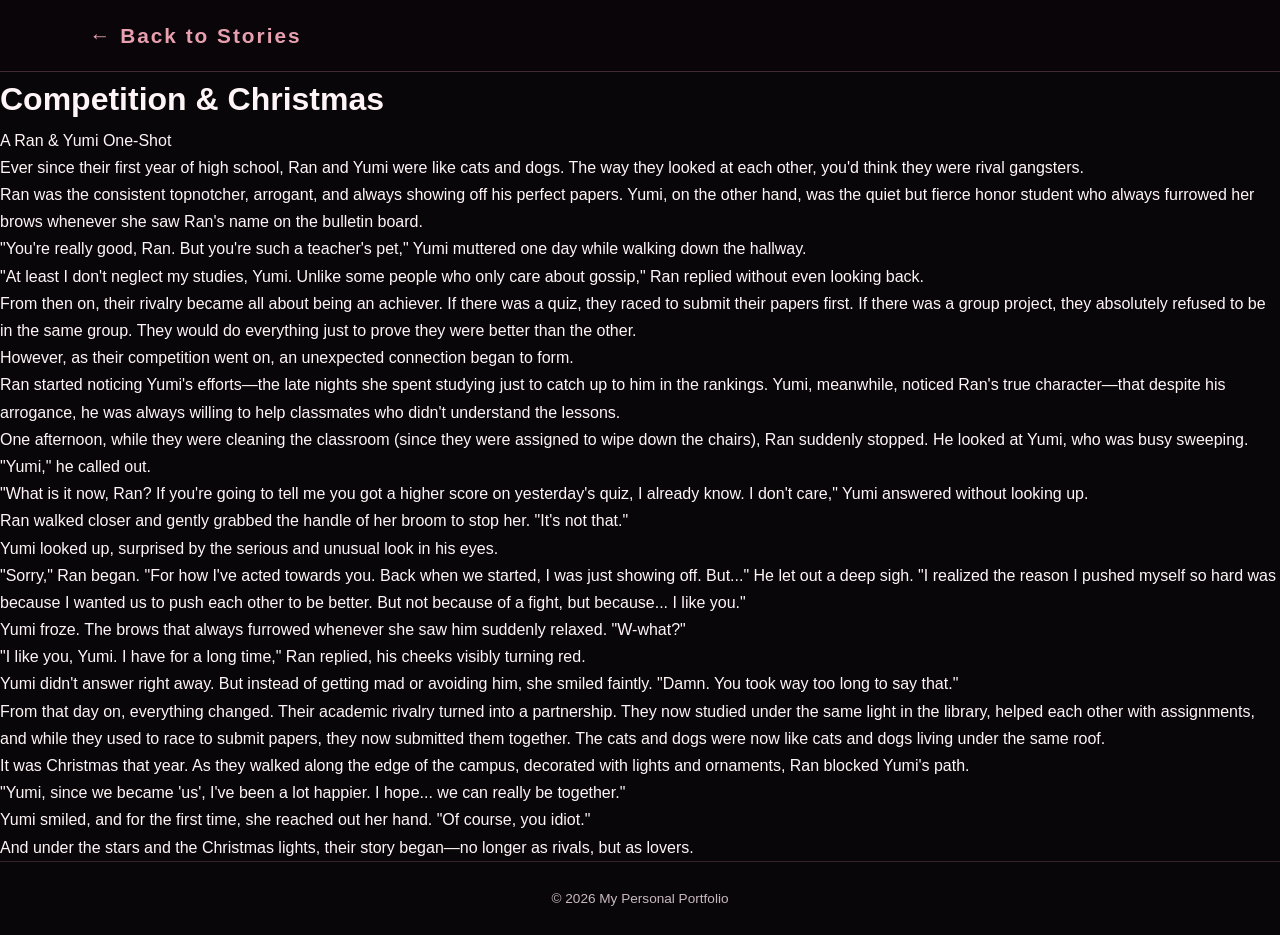
==== competition-and-christmas.html @ 620a9591 "Add files via upload" ====
<!DOCTYPE html>
<html lang="en">
<head>
    <meta charset="UTF-8">
    <meta name="viewport" content="width=device-width, initial-scale=1.0">
    <title>Competition & Christmas</title>
    <link rel="preconnect" href="https://fonts.googleapis.com">
    <link href="https://fonts.googleapis.com/css2?family=Playfair+Display:wght@400;500;600;700&display=swap" rel="stylesheet">
    <link rel="stylesheet" href="style.css">
</head>
<body>

    <header>
        <nav class="navbar">
            <a href="mystory.html" class="logo">← Back to Stories</a>
        </nav>
    </header>

    <main class="reader-container">
        
        <div class="reader-header">
            <h1>Competition & Christmas</h1>
            <p>A Ran & Yumi One-Shot</p>
        </div>

        <div class="reader-content">
            <p>Ever since their first year of high school, Ran and Yumi were like cats and dogs. The way they looked at each other, you'd think they were rival gangsters.</p>

            <p>Ran was the consistent topnotcher, arrogant, and always showing off his perfect papers. Yumi, on the other hand, was the quiet but fierce honor student who always furrowed her brows whenever she saw Ran's name on the bulletin board.</p>

            <p>"You're really good, Ran. But you're such a teacher's pet," Yumi muttered one day while walking down the hallway.</p>

            <p>"At least I don't neglect my studies, Yumi. Unlike some people who only care about gossip," Ran replied without even looking back.</p>

            <p>From then on, their rivalry became all about being an achiever. If there was a quiz, they raced to submit their papers first. If there was a group project, they absolutely refused to be in the same group. They would do everything just to prove they were better than the other.</p>

            <p>However, as their competition went on, an unexpected connection began to form.</p>

            <p>Ran started noticing Yumi's efforts—the late nights she spent studying just to catch up to him in the rankings. Yumi, meanwhile, noticed Ran's true character—that despite his arrogance, he was always willing to help classmates who didn't understand the lessons.</p>

            <p>One afternoon, while they were cleaning the classroom (since they were assigned to wipe down the chairs), Ran suddenly stopped. He looked at Yumi, who was busy sweeping.</p>

            <p>"Yumi," he called out.</p>

            <p>"What is it now, Ran? If you're going to tell me you got a higher score on yesterday's quiz, I already know. I don't care," Yumi answered without looking up.</p>

            <p>Ran walked closer and gently grabbed the handle of her broom to stop her. "It's not that."</p>

            <p>Yumi looked up, surprised by the serious and unusual look in his eyes.</p>

            <p>"Sorry," Ran began. "For how I've acted towards you. Back when we started, I was just showing off. But..." He let out a deep sigh. "I realized the reason I pushed myself so hard was because I wanted us to push each other to be better. But not because of a fight, but because... I like you."</p>

            <p>Yumi froze. The brows that always furrowed whenever she saw him suddenly relaxed. "W-what?"</p>

            <p>"I like you, Yumi. I have for a long time," Ran replied, his cheeks visibly turning red.</p>

            <p>Yumi didn't answer right away. But instead of getting mad or avoiding him, she smiled faintly. "Damn. You took way too long to say that."</p>

            <p>From that day on, everything changed. Their academic rivalry turned into a partnership. They now studied under the same light in the library, helped each other with assignments, and while they used to race to submit papers, they now submitted them together. The cats and dogs were now like cats and dogs living under the same roof.</p>

            <p>It was Christmas that year. As they walked along the edge of the campus, decorated with lights and ornaments, Ran blocked Yumi's path.</p>

            <p>"Yumi, since we became 'us', I've been a lot happier. I hope... we can really be together."</p>

            <p>Yumi smiled, and for the first time, she reached out her hand. "Of course, you idiot."</p>

            <p>And under the stars and the Christmas lights, their story began—no longer as rivals, but as lovers.</p>
        </div>

    </main>

    <footer>
        <p>© 2026 My Personal Portfolio</p>
    </footer>

</body>
</html>
---- style.css ----
* {
    margin: 0;
    padding: 0;
    box-sizing: border-box;
}

:root {
    --black: #090609;
    --dark-red: #650b20;
    --red: #a41635;
    --pink: #e8a0b0;
    --white: #fff5f7;
    --muted: #c9b9bf;
    --glass: rgba(15, 7, 12, 0.82);
}

html { scroll-behavior: smooth; }

body {
    min-height: 100vh;
    font-family: Arial, Helvetica, sans-serif;
    color: var(--white);
    background-color: var(--black);
    line-height: 1.7;
}

body.light-mode {
    background-color: #f4f4f9 !important;
    color: #1a1a1a !important;
}

.navbar {
    width: 100%;
    padding: 18px 7%;
    display: flex;
    align-items: center;
    background: rgba(9, 6, 9, 0.92);
    border-bottom: 1px solid rgba(232, 160, 176, 0.25);
}

body.light-mode .navbar {
    background: rgba(255, 255, 255, 0.95) !important;
    border-bottom: 1px solid rgba(164, 22, 53, 0.2) !important;
}

.logo {
    color: var(--pink);
    font-size: 1.3rem;
    font-weight: bold;
    letter-spacing: 2px;
    text-decoration: none;
}

body.light-mode .logo { color: #a41635 !important; }

.page-content {
    width: min(1100px, 90%);
    margin: 0 auto;
    padding: 55px 0 70px;
}

.projects-header {
    margin-bottom: 32px;
    padding-left: 20px;
    border-left: 4px solid #a41635;
}

.projects-header .welcome-text {
    color: #c94b68;
    font-size: 0.85rem;
    letter-spacing: 3px;
    margin-bottom: 8px;
}

.projects-header h1 {
    font-family: 'Playfair Display', serif;
    color: #fff5f7;
    font-size: clamp(2.3rem, 5vw, 3.4rem);
    margin: 0 0 12px;
}

body.light-mode .projects-header h1 { color: #1a1a1a !important; }
.projects-header h1 span { color: #a41635; }

.section-description {
    max-width: 720px;
    color: #d0c3c8;
    line-height: 1.9;
}

body.light-mode .section-description { color: #555 !important; }

.story-grid-layout {
    display: grid;
    grid-template-columns: repeat(2, minmax(0, 1fr));
    gap: 25px;
    margin-top: 30px;
}

.story-card {
    background: rgba(12, 7, 10, 0.88);
    border: 1px solid rgba(164, 22, 53, 0.4);
    border-radius: 14px;
    padding: 25px;
    display: flex;
    flex-direction: column;
    justify-content: space-between;
    transition: transform 0.3s ease, border-color 0.3s ease;
    box-shadow: 0 8px 25px rgba(0, 0, 0, 0.18);
}

body.light-mode .story-card {
    background: #ffffff !important;
    border-color: rgba(164, 22, 53, 0.3) !important;
}

.story-card:hover {
    transform: translateY(-5px);
    border-color: #c41e3a;
}

.story-card-img {
    width: 100px;
    height: 140px;
    object-fit: cover;
    border-radius: 8px;
    border: 1px solid #2a1a22;
    margin-bottom: 15px;
}

.story-card-info h2 {
    font-family: 'Playfair Display', serif;
    color: #fff5f7;
    font-size: 1.25rem;
    margin-bottom: 8px;
}

body.light-mode .story-card-info h2 { color: #1a1a1a !important; }

.story-card-desc {
    color: #9a9ab0;
    font-size: 0.9rem;
    line-height: 1.6;
    margin-bottom: 20px;
    flex-grow: 1;
}

body.light-mode .story-card-desc { color: #333 !important; }

.read-more-btn {
    display: inline-block;
    padding: 8px 18px;
    background-color: transparent;
    border: 1px solid #5a1b2f;
    border-radius: 6px;
    color: #e8a0b0;
    text-decoration: none;
    font-size: 0.8rem;
    font-weight: bold;
    transition: 0.3s;
    width: fit-content;
}

body.light-mode .read-more-btn {
    border-color: #a41635;
    color: #a41635;
}

.read-more-btn:hover {
    background-color: #5a1b2f;
    color: #ffffff;
}

body.light-mode .read-more-btn:hover {
    background-color: #a41635;
    color: #ffffff;
}

footer {
    padding: 25px 15px;
    color: var(--muted);
    text-align: center;
    background: rgba(9, 6, 9, 0.85);
    border-top: 1px solid rgba(232, 160, 176, 0.2);
    font-size: 0.85rem;
}

body.light-mode footer {
    background: #fff !important;
    color: #555 !important;
}

.theme-toggle {
    background: transparent;
    border: 1px solid var(--pink);
    color: var(--pink);
    width: 35px;
    height: 35px;
    border-radius: 50%;
    cursor: pointer;
    display: flex;
    align-items: center;
    justify-content: center;
    font-size: 1.2rem;
    transition: 0.3s ease;
    margin-left: 10px;
}

.theme-toggle:hover {
    background: var(--pink);
    color: var(--black);
    transform: scale(1.1);
}

body.light-mode .theme-toggle {
    background: rgba(255, 255, 255, 0.7);
    color: #a41635;
    border-color: #a41635;
}

@media (max-width: 700px) {
    .story-grid-layout {
        grid-template-columns: 1fr;
    }
}
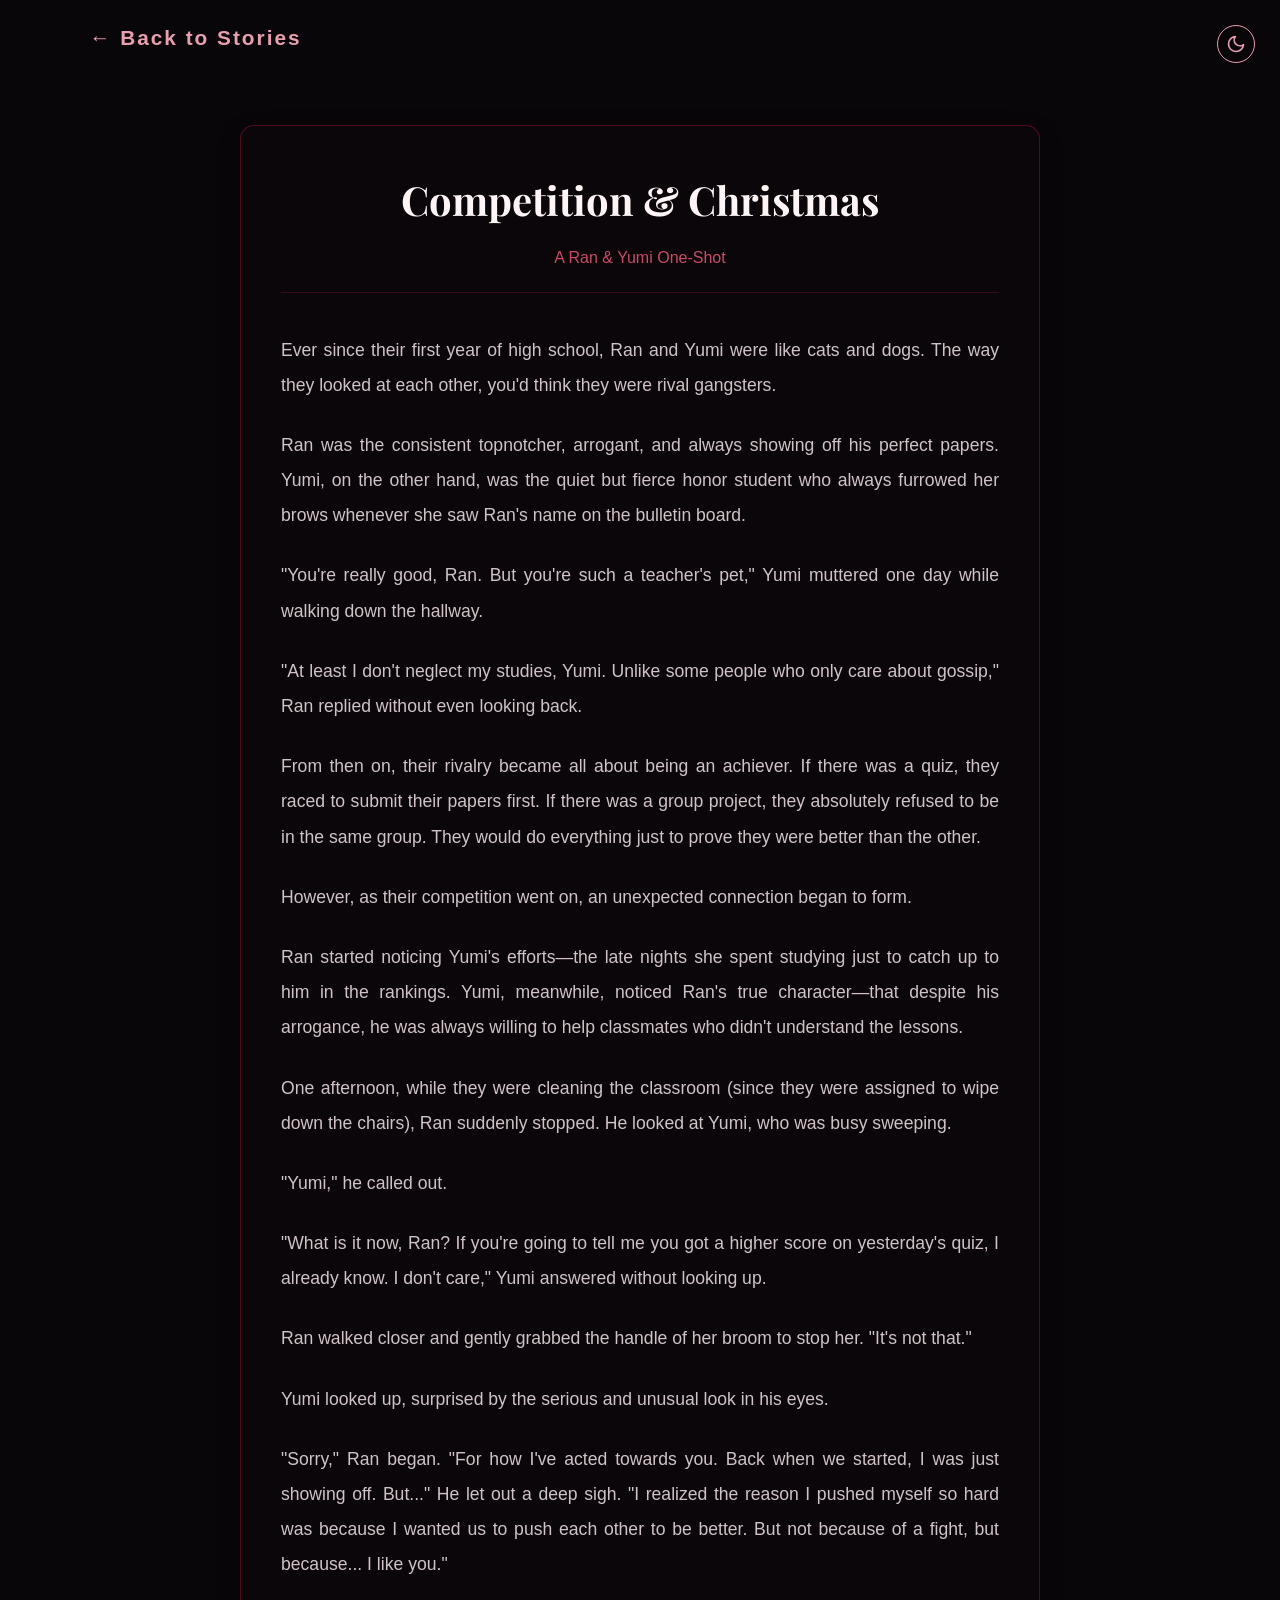
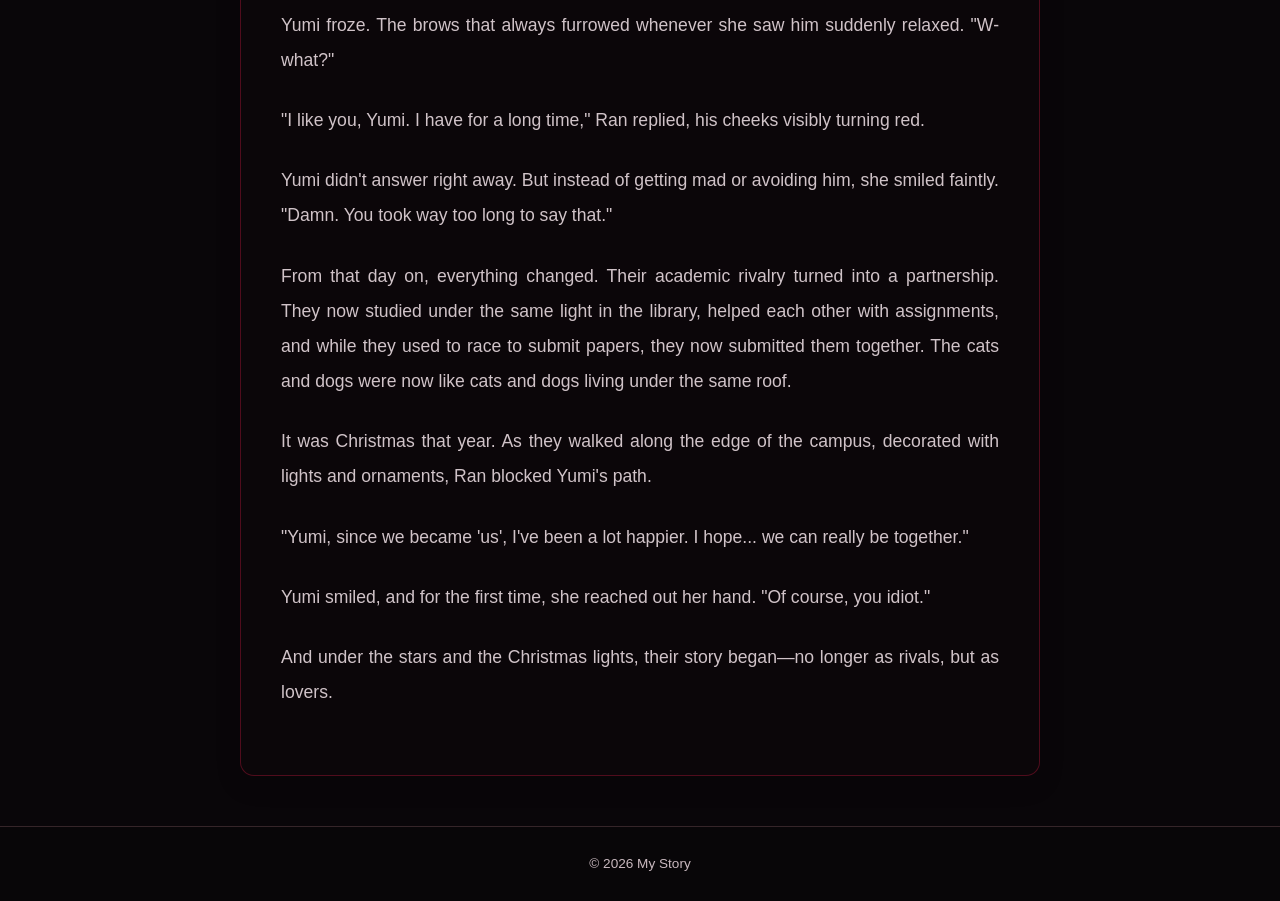
==== commit 4fdd3841: "Add files via upload" ====
--- a/competition-and-christmas.html
+++ b/competition-and-christmas.html
@@ -10,14 +10,18 @@
 </head>
 <body>
 
-    <header>
-        <nav class="navbar">
-            <a href="mystory.html" class="logo">← Back to Stories</a>
-        </nav>
+<div class="theme-toggle-container">
+    <button id="theme-toggle" class="theme-toggle" aria-label="Toggle Theme">
+        <svg id="moon-icon" xmlns="http://www.w3.org/2000/svg" width="20" height="20" viewBox="0 0 24 24" fill="none" stroke="currentColor" stroke-width="2" stroke-linecap="round" stroke-linejoin="round"><path d="M21 12.79A9 9 0 1 1 11.21 3 7 7 0 0 0 21 12.79z"></path></svg>
+        <svg id="sun-icon" xmlns="http://www.w3.org/2000/svg" width="20" height="20" viewBox="0 0 24 24" fill="none" stroke="currentColor" stroke-width="2" stroke-linecap="round" stroke-linejoin="round" style="display: none;"><circle cx="12" cy="12" r="5"></circle><line x1="12" y1="1" x2="12" y2="3"></line><line x1="12" y1="21" x2="12" y2="23"></line><line x1="4.22" y1="4.22" x2="5.64" y2="5.64"></line><line x1="18.36" y1="18.36" x2="19.78" y2="19.78"></line><line x1="1" y1="12" x2="3" y2="12"></line><line x1="21" y1="12" x2="23" y2="12"></line><line x1="4.22" y1="19.78" x2="5.64" y2="18.36"></line><line x1="18.36" y1="5.64" x2="19.78" y2="4.22"></line></svg>
+    </button>
+</div>
+
+    <header style="padding: 20px 7%;">
+        <a href="index.html" class="logo">← Back to Stories</a>
     </header>
 
     <main class="reader-container">
-        
         <div class="reader-header">
             <h1>Competition & Christmas</h1>
             <p>A Ran & Yumi One-Shot</p>
@@ -25,53 +29,33 @@
 
         <div class="reader-content">
             <p>Ever since their first year of high school, Ran and Yumi were like cats and dogs. The way they looked at each other, you'd think they were rival gangsters.</p>
-
             <p>Ran was the consistent topnotcher, arrogant, and always showing off his perfect papers. Yumi, on the other hand, was the quiet but fierce honor student who always furrowed her brows whenever she saw Ran's name on the bulletin board.</p>
-
             <p>"You're really good, Ran. But you're such a teacher's pet," Yumi muttered one day while walking down the hallway.</p>
-
             <p>"At least I don't neglect my studies, Yumi. Unlike some people who only care about gossip," Ran replied without even looking back.</p>
-
             <p>From then on, their rivalry became all about being an achiever. If there was a quiz, they raced to submit their papers first. If there was a group project, they absolutely refused to be in the same group. They would do everything just to prove they were better than the other.</p>
-
             <p>However, as their competition went on, an unexpected connection began to form.</p>
-
             <p>Ran started noticing Yumi's efforts—the late nights she spent studying just to catch up to him in the rankings. Yumi, meanwhile, noticed Ran's true character—that despite his arrogance, he was always willing to help classmates who didn't understand the lessons.</p>
-
             <p>One afternoon, while they were cleaning the classroom (since they were assigned to wipe down the chairs), Ran suddenly stopped. He looked at Yumi, who was busy sweeping.</p>
-
             <p>"Yumi," he called out.</p>
-
             <p>"What is it now, Ran? If you're going to tell me you got a higher score on yesterday's quiz, I already know. I don't care," Yumi answered without looking up.</p>
-
             <p>Ran walked closer and gently grabbed the handle of her broom to stop her. "It's not that."</p>
-
             <p>Yumi looked up, surprised by the serious and unusual look in his eyes.</p>
-
             <p>"Sorry," Ran began. "For how I've acted towards you. Back when we started, I was just showing off. But..." He let out a deep sigh. "I realized the reason I pushed myself so hard was because I wanted us to push each other to be better. But not because of a fight, but because... I like you."</p>
-
             <p>Yumi froze. The brows that always furrowed whenever she saw him suddenly relaxed. "W-what?"</p>
-
             <p>"I like you, Yumi. I have for a long time," Ran replied, his cheeks visibly turning red.</p>
-
             <p>Yumi didn't answer right away. But instead of getting mad or avoiding him, she smiled faintly. "Damn. You took way too long to say that."</p>
-
             <p>From that day on, everything changed. Their academic rivalry turned into a partnership. They now studied under the same light in the library, helped each other with assignments, and while they used to race to submit papers, they now submitted them together. The cats and dogs were now like cats and dogs living under the same roof.</p>
-
             <p>It was Christmas that year. As they walked along the edge of the campus, decorated with lights and ornaments, Ran blocked Yumi's path.</p>
-
             <p>"Yumi, since we became 'us', I've been a lot happier. I hope... we can really be together."</p>
-
             <p>Yumi smiled, and for the first time, she reached out her hand. "Of course, you idiot."</p>
-
             <p>And under the stars and the Christmas lights, their story began—no longer as rivals, but as lovers.</p>
         </div>
-
     </main>
 
     <footer>
-        <p>© 2026 My Personal Portfolio</p>
+        <p>© 2026 My Story</p>
     </footer>
 
+    <script src="theme.js"></script>
 </body>
 </html>
--- a/style.css
+++ b/style.css
@@ -6,12 +6,8 @@
 
 :root {
     --black: #090609;
-    --dark-red: #650b20;
-    --red: #a41635;
     --pink: #e8a0b0;
-    --white: #fff5f7;
     --muted: #c9b9bf;
-    --glass: rgba(15, 7, 12, 0.82);
 }
 
 html { scroll-behavior: smooth; }
@@ -19,8 +15,12 @@
 body {
     min-height: 100vh;
     font-family: Arial, Helvetica, sans-serif;
-    color: var(--white);
+    color: #fff5f7;
     background-color: var(--black);
+    background-image: url("background-dark.jpg");
+    background-position: center;
+    background-size: cover;
+    background-attachment: fixed;
     line-height: 1.7;
 }
 
@@ -28,6 +28,8 @@
     background-color: #f4f4f9 !important;
     color: #1a1a1a !important;
 }
+
+a { text-decoration: none; transition: 0.3s ease; }
 
 .navbar {
     width: 100%;
@@ -53,128 +55,51 @@
 
 body.light-mode .logo { color: #a41635 !important; }
 
-.page-content {
-    width: min(1100px, 90%);
-    margin: 0 auto;
-    padding: 55px 0 70px;
-}
-
-.projects-header {
-    margin-bottom: 32px;
-    padding-left: 20px;
-    border-left: 4px solid #a41635;
-}
-
-.projects-header .welcome-text {
-    color: #c94b68;
-    font-size: 0.85rem;
-    letter-spacing: 3px;
-    margin-bottom: 8px;
-}
-
-.projects-header h1 {
-    font-family: 'Playfair Display', serif;
-    color: #fff5f7;
-    font-size: clamp(2.3rem, 5vw, 3.4rem);
-    margin: 0 0 12px;
-}
-
-body.light-mode .projects-header h1 { color: #1a1a1a !important; }
-.projects-header h1 span { color: #a41635; }
-
-.section-description {
-    max-width: 720px;
-    color: #d0c3c8;
-    line-height: 1.9;
-}
-
-body.light-mode .section-description { color: #555 !important; }
-
-.story-grid-layout {
-    display: grid;
-    grid-template-columns: repeat(2, minmax(0, 1fr));
-    gap: 25px;
-    margin-top: 30px;
-}
-
-.story-card {
+.reader-container {
+    max-width: 800px;
+    margin: 50px auto;
+    padding: 40px;
     background: rgba(12, 7, 10, 0.88);
-    border: 1px solid rgba(164, 22, 53, 0.4);
+    border: 1px solid rgba(164, 22, 53, 0.45);
     border-radius: 14px;
-    padding: 25px;
-    display: flex;
-    flex-direction: column;
-    justify-content: space-between;
-    transition: transform 0.3s ease, border-color 0.3s ease;
     box-shadow: 0 8px 25px rgba(0, 0, 0, 0.18);
 }
 
-body.light-mode .story-card {
+body.light-mode .reader-container {
     background: #ffffff !important;
     border-color: rgba(164, 22, 53, 0.3) !important;
 }
 
-.story-card:hover {
-    transform: translateY(-5px);
-    border-color: #c41e3a;
+.reader-header {
+    text-align: center;
+    margin-bottom: 40px;
+    border-bottom: 1px solid rgba(164, 22, 53, 0.3);
+    padding-bottom: 20px;
 }
 
-.story-card-img {
-    width: 100px;
-    height: 140px;
-    object-fit: cover;
-    border-radius: 8px;
-    border: 1px solid #2a1a22;
-    margin-bottom: 15px;
+.reader-header h1 {
+    font-family: 'Playfair Display', serif;
+    font-size: 2.5rem;
+    color: #fff5f7;
 }
 
-.story-card-info h2 {
-    font-family: 'Playfair Display', serif;
-    color: #fff5f7;
-    font-size: 1.25rem;
-    margin-bottom: 8px;
+body.light-mode .reader-header h1 { color: #1a1a1a !important; }
+
+.reader-header p {
+    color: #c94b68;
+    font-size: 1rem;
+    margin-top: 10px;
 }
 
-body.light-mode .story-card-info h2 { color: #1a1a1a !important; }
-
-.story-card-desc {
-    color: #9a9ab0;
-    font-size: 0.9rem;
-    line-height: 1.6;
-    margin-bottom: 20px;
-    flex-grow: 1;
+.reader-content p {
+    font-size: 1.1rem;
+    line-height: 2;
+    color: #d0c3c8;
+    margin-bottom: 25px;
+    text-align: justify;
 }
 
-body.light-mode .story-card-desc { color: #333 !important; }
-
-.read-more-btn {
-    display: inline-block;
-    padding: 8px 18px;
-    background-color: transparent;
-    border: 1px solid #5a1b2f;
-    border-radius: 6px;
-    color: #e8a0b0;
-    text-decoration: none;
-    font-size: 0.8rem;
-    font-weight: bold;
-    transition: 0.3s;
-    width: fit-content;
-}
-
-body.light-mode .read-more-btn {
-    border-color: #a41635;
-    color: #a41635;
-}
-
-.read-more-btn:hover {
-    background-color: #5a1b2f;
-    color: #ffffff;
-}
-
-body.light-mode .read-more-btn:hover {
-    background-color: #a41635;
-    color: #ffffff;
-}
+body.light-mode .reader-content p { color: #333 !important; }
 
 footer {
     padding: 25px 15px;
@@ -185,25 +110,27 @@
     font-size: 0.85rem;
 }
 
-body.light-mode footer {
-    background: #fff !important;
-    color: #555 !important;
+body.light-mode footer { background: #fff !important; color: #555 !important; }
+
+.theme-toggle-container {
+    position: fixed;
+    top: 25px;
+    right: 25px;
+    z-index: 999;
 }
 
 .theme-toggle {
     background: transparent;
     border: 1px solid var(--pink);
     color: var(--pink);
-    width: 35px;
-    height: 35px;
+    width: 38px;
+    height: 38px;
     border-radius: 50%;
     cursor: pointer;
     display: flex;
     align-items: center;
     justify-content: center;
-    font-size: 1.2rem;
     transition: 0.3s ease;
-    margin-left: 10px;
 }
 
 .theme-toggle:hover {
@@ -218,8 +145,47 @@
     border-color: #a41635;
 }
 
-@media (max-width: 700px) {
-    .story-grid-layout {
-        grid-template-columns: 1fr;
-    }
+.reader-container {
+    max-width: 800px;
+    margin: 50px auto;
+    padding: 40px;
+    background: rgba(12, 7, 10, 0.88);
+    border: 1px solid rgba(164, 22, 53, 0.45);
+    border-radius: 14px;
+    box-shadow: 0 8px 25px rgba(0, 0, 0, 0.18);
+}
+
+.reader-header {
+    text-align: center;
+    margin-bottom: 40px;
+    border-bottom: 1px solid rgba(164, 22, 53, 0.3);
+    padding-bottom: 20px;
+}
+
+.reader-header h1 {
+    font-family: 'Playfair Display', serif;
+    font-size: 2.5rem;
+    color: #fff5f7;
+}
+
+body.light-mode .reader-header h1 {
+    color: #1a1a1a !important;
+}
+
+.reader-header p {
+    color: #c94b68;
+    font-size: 1rem;
+    margin-top: 10px;
+}
+
+.reader-content p {
+    font-size: 1.1rem;
+    line-height: 2;
+    color: #d0c3c8;
+    margin-bottom: 25px;
+    text-align: justify;
+}
+
+body.light-mode .reader-content p {
+    color: #333 !important;
 }
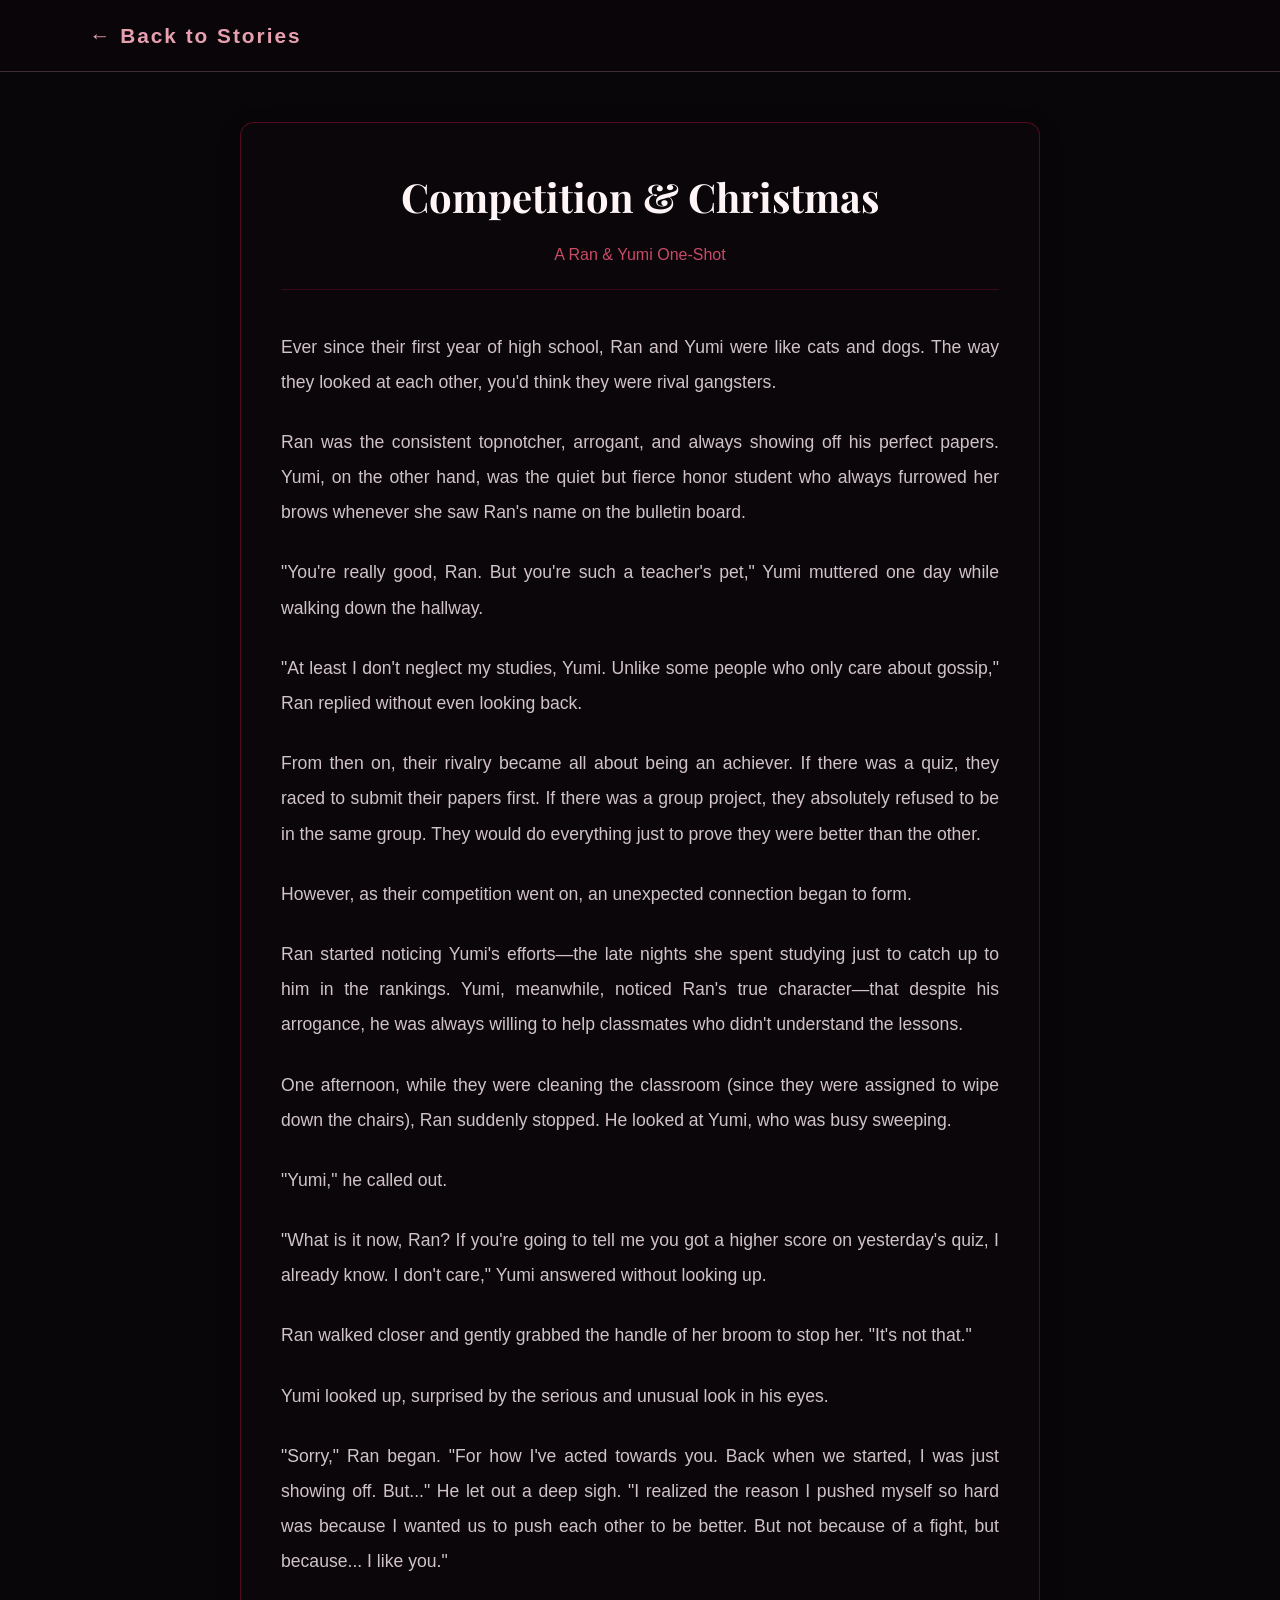
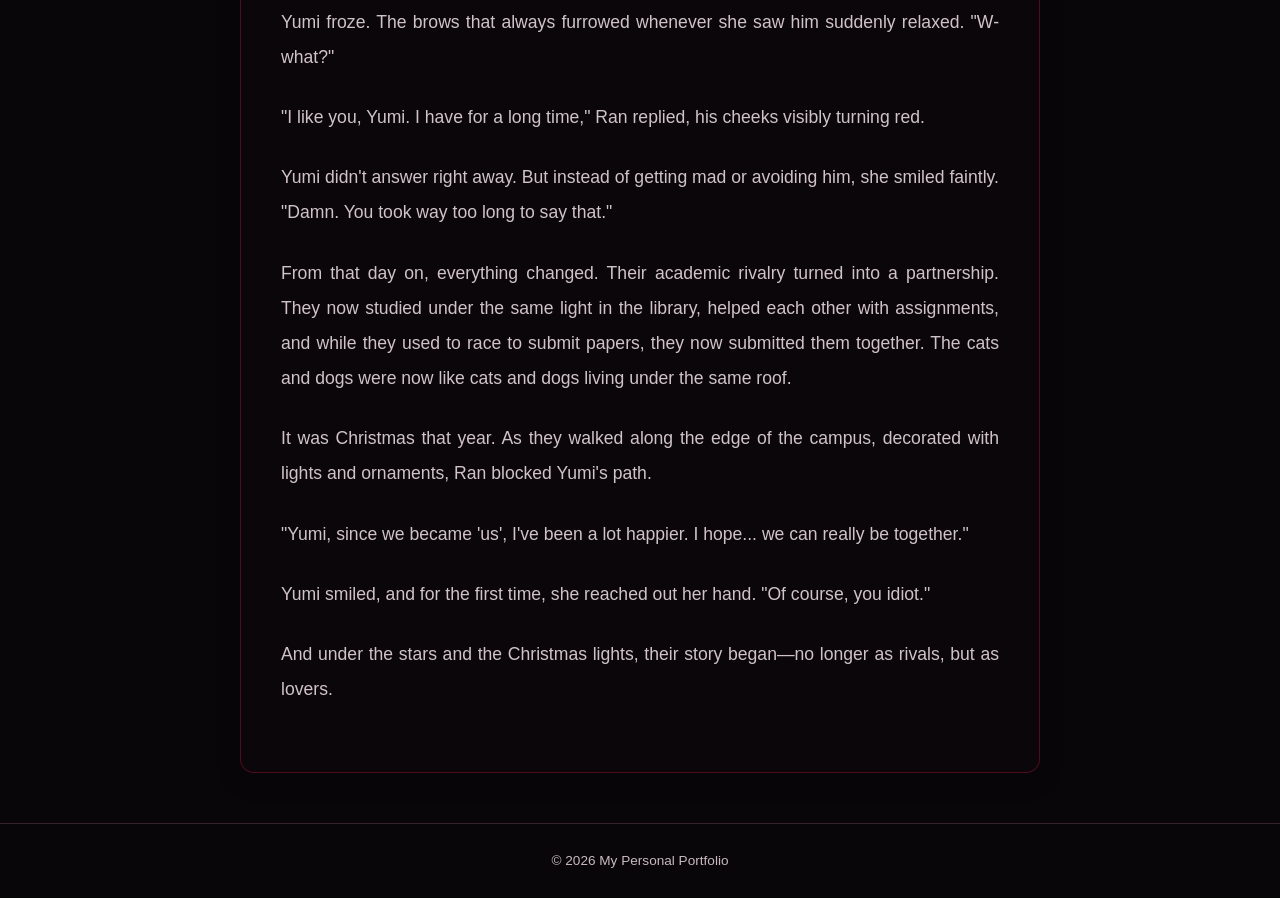
==== commit 28b74a37: "Add files via upload" ====
--- a/competition-and-christmas.html
+++ b/competition-and-christmas.html
@@ -10,18 +10,14 @@
 </head>
 <body>
 
-<div class="theme-toggle-container">
-    <button id="theme-toggle" class="theme-toggle" aria-label="Toggle Theme">
-        <svg id="moon-icon" xmlns="http://www.w3.org/2000/svg" width="20" height="20" viewBox="0 0 24 24" fill="none" stroke="currentColor" stroke-width="2" stroke-linecap="round" stroke-linejoin="round"><path d="M21 12.79A9 9 0 1 1 11.21 3 7 7 0 0 0 21 12.79z"></path></svg>
-        <svg id="sun-icon" xmlns="http://www.w3.org/2000/svg" width="20" height="20" viewBox="0 0 24 24" fill="none" stroke="currentColor" stroke-width="2" stroke-linecap="round" stroke-linejoin="round" style="display: none;"><circle cx="12" cy="12" r="5"></circle><line x1="12" y1="1" x2="12" y2="3"></line><line x1="12" y1="21" x2="12" y2="23"></line><line x1="4.22" y1="4.22" x2="5.64" y2="5.64"></line><line x1="18.36" y1="18.36" x2="19.78" y2="19.78"></line><line x1="1" y1="12" x2="3" y2="12"></line><line x1="21" y1="12" x2="23" y2="12"></line><line x1="4.22" y1="19.78" x2="5.64" y2="18.36"></line><line x1="18.36" y1="5.64" x2="19.78" y2="4.22"></line></svg>
-    </button>
-</div>
-
-    <header style="padding: 20px 7%;">
-        <a href="index.html" class="logo">← Back to Stories</a>
+    <header>
+        <nav class="navbar">
+            <a href="index.html" class="logo">← Back to Stories</a>
+        </nav>
     </header>
 
     <main class="reader-container">
+        
         <div class="reader-header">
             <h1>Competition & Christmas</h1>
             <p>A Ran & Yumi One-Shot</p>
@@ -29,33 +25,53 @@
 
         <div class="reader-content">
             <p>Ever since their first year of high school, Ran and Yumi were like cats and dogs. The way they looked at each other, you'd think they were rival gangsters.</p>
+
             <p>Ran was the consistent topnotcher, arrogant, and always showing off his perfect papers. Yumi, on the other hand, was the quiet but fierce honor student who always furrowed her brows whenever she saw Ran's name on the bulletin board.</p>
+
             <p>"You're really good, Ran. But you're such a teacher's pet," Yumi muttered one day while walking down the hallway.</p>
+
             <p>"At least I don't neglect my studies, Yumi. Unlike some people who only care about gossip," Ran replied without even looking back.</p>
+
             <p>From then on, their rivalry became all about being an achiever. If there was a quiz, they raced to submit their papers first. If there was a group project, they absolutely refused to be in the same group. They would do everything just to prove they were better than the other.</p>
+
             <p>However, as their competition went on, an unexpected connection began to form.</p>
+
             <p>Ran started noticing Yumi's efforts—the late nights she spent studying just to catch up to him in the rankings. Yumi, meanwhile, noticed Ran's true character—that despite his arrogance, he was always willing to help classmates who didn't understand the lessons.</p>
+
             <p>One afternoon, while they were cleaning the classroom (since they were assigned to wipe down the chairs), Ran suddenly stopped. He looked at Yumi, who was busy sweeping.</p>
+
             <p>"Yumi," he called out.</p>
+
             <p>"What is it now, Ran? If you're going to tell me you got a higher score on yesterday's quiz, I already know. I don't care," Yumi answered without looking up.</p>
+
             <p>Ran walked closer and gently grabbed the handle of her broom to stop her. "It's not that."</p>
+
             <p>Yumi looked up, surprised by the serious and unusual look in his eyes.</p>
+
             <p>"Sorry," Ran began. "For how I've acted towards you. Back when we started, I was just showing off. But..." He let out a deep sigh. "I realized the reason I pushed myself so hard was because I wanted us to push each other to be better. But not because of a fight, but because... I like you."</p>
+
             <p>Yumi froze. The brows that always furrowed whenever she saw him suddenly relaxed. "W-what?"</p>
+
             <p>"I like you, Yumi. I have for a long time," Ran replied, his cheeks visibly turning red.</p>
+
             <p>Yumi didn't answer right away. But instead of getting mad or avoiding him, she smiled faintly. "Damn. You took way too long to say that."</p>
+
             <p>From that day on, everything changed. Their academic rivalry turned into a partnership. They now studied under the same light in the library, helped each other with assignments, and while they used to race to submit papers, they now submitted them together. The cats and dogs were now like cats and dogs living under the same roof.</p>
+
             <p>It was Christmas that year. As they walked along the edge of the campus, decorated with lights and ornaments, Ran blocked Yumi's path.</p>
+
             <p>"Yumi, since we became 'us', I've been a lot happier. I hope... we can really be together."</p>
+
             <p>Yumi smiled, and for the first time, she reached out her hand. "Of course, you idiot."</p>
+
             <p>And under the stars and the Christmas lights, their story began—no longer as rivals, but as lovers.</p>
         </div>
+
     </main>
 
     <footer>
-        <p>© 2026 My Story</p>
+        <p>© 2026 My Personal Portfolio</p>
     </footer>
 
-    <script src="theme.js"></script>
 </body>
 </html>
--- a/style.css
+++ b/style.css
@@ -55,51 +55,128 @@
 
 body.light-mode .logo { color: #a41635 !important; }
 
-.reader-container {
-    max-width: 800px;
-    margin: 50px auto;
-    padding: 40px;
+.page-content {
+    width: min(1100px, 90%);
+    margin: 0 auto;
+    padding: 55px 0 70px;
+}
+
+.projects-header {
+    margin-bottom: 32px;
+    padding-left: 20px;
+    border-left: 4px solid #a41635;
+}
+
+.projects-header .welcome-text {
+    color: #c94b68;
+    font-size: 0.85rem;
+    letter-spacing: 3px;
+    margin-bottom: 8px;
+}
+
+.projects-header h1 {
+    font-family: 'Playfair Display', serif;
+    color: #fff5f7;
+    font-size: clamp(2.3rem, 5vw, 3.4rem);
+    margin: 0 0 12px;
+}
+
+body.light-mode .projects-header h1 { color: #1a1a1a !important; }
+.projects-header h1 span { color: #a41635; }
+
+.section-description {
+    max-width: 720px;
+    color: #d0c3c8;
+    line-height: 1.9;
+}
+
+body.light-mode .section-description { color: #555 !important; }
+
+.story-grid-layout {
+    display: grid;
+    grid-template-columns: repeat(2, minmax(0, 1fr));
+    gap: 25px;
+    margin-top: 30px;
+}
+
+.story-card {
     background: rgba(12, 7, 10, 0.88);
-    border: 1px solid rgba(164, 22, 53, 0.45);
+    border: 1px solid rgba(164, 22, 53, 0.4);
     border-radius: 14px;
+    padding: 25px;
+    display: flex;
+    flex-direction: column;
+    justify-content: space-between;
+    transition: transform 0.3s ease, border-color 0.3s ease;
     box-shadow: 0 8px 25px rgba(0, 0, 0, 0.18);
 }
 
-body.light-mode .reader-container {
+body.light-mode .story-card {
     background: #ffffff !important;
     border-color: rgba(164, 22, 53, 0.3) !important;
 }
 
-.reader-header {
-    text-align: center;
-    margin-bottom: 40px;
-    border-bottom: 1px solid rgba(164, 22, 53, 0.3);
-    padding-bottom: 20px;
-}
-
-.reader-header h1 {
+.story-card:hover {
+    transform: translateY(-5px);
+    border-color: #c41e3a;
+}
+
+.story-card-img {
+    width: 100px;
+    height: 140px;
+    object-fit: cover;
+    border-radius: 8px;
+    border: 1px solid #2a1a22;
+    margin-bottom: 15px;
+}
+
+.story-card-info h2 {
     font-family: 'Playfair Display', serif;
-    font-size: 2.5rem;
-    color: #fff5f7;
-}
-
-body.light-mode .reader-header h1 { color: #1a1a1a !important; }
-
-.reader-header p {
-    color: #c94b68;
-    font-size: 1rem;
-    margin-top: 10px;
-}
-
-.reader-content p {
-    font-size: 1.1rem;
-    line-height: 2;
-    color: #d0c3c8;
-    margin-bottom: 25px;
-    text-align: justify;
-}
-
-body.light-mode .reader-content p { color: #333 !important; }
+    color: #fff5f7;
+    font-size: 1.25rem;
+    margin-bottom: 8px;
+}
+
+body.light-mode .story-card-info h2 { color: #1a1a1a !important; }
+
+.story-card-desc {
+    color: #9a9ab0;
+    font-size: 0.9rem;
+    line-height: 1.6;
+    margin-bottom: 20px;
+    flex-grow: 1;
+}
+
+body.light-mode .story-card-desc { color: #333 !important; }
+
+.read-more-btn {
+    display: inline-block;
+    padding: 8px 18px;
+    background-color: transparent;
+    border: 1px solid #5a1b2f;
+    border-radius: 6px;
+    color: #e8a0b0;
+    text-decoration: none;
+    font-size: 0.8rem;
+    font-weight: bold;
+    transition: 0.3s;
+    width: fit-content;
+}
+
+body.light-mode .read-more-btn {
+    border-color: #a41635;
+    color: #a41635;
+}
+
+.read-more-btn:hover {
+    background-color: #5a1b2f;
+    color: #ffffff;
+}
+
+body.light-mode .read-more-btn:hover {
+    background-color: #a41635;
+    color: #ffffff;
+}
 
 footer {
     padding: 25px 15px;
@@ -110,7 +187,10 @@
     font-size: 0.85rem;
 }
 
-body.light-mode footer { background: #fff !important; color: #555 !important; }
+body.light-mode footer {
+    background: #fff !important;
+    color: #555 !important;
+}
 
 .theme-toggle-container {
     position: fixed;
@@ -155,6 +235,11 @@
     box-shadow: 0 8px 25px rgba(0, 0, 0, 0.18);
 }
 
+body.light-mode .reader-container {
+    background: #ffffff !important;
+    border-color: rgba(164, 22, 53, 0.3) !important;
+}
+
 .reader-header {
     text-align: center;
     margin-bottom: 40px;
@@ -168,9 +253,7 @@
     color: #fff5f7;
 }
 
-body.light-mode .reader-header h1 {
-    color: #1a1a1a !important;
-}
+body.light-mode .reader-header h1 { color: #1a1a1a !important; }
 
 .reader-header p {
     color: #c94b68;
@@ -186,6 +269,8 @@
     text-align: justify;
 }
 
-body.light-mode .reader-content p {
-    color: #333 !important;
+body.light-mode .reader-content p { color: #333 !important; }
+
+@media (max-width: 700px) {
+    .story-grid-layout { grid-template-columns: 1fr; }
 }
